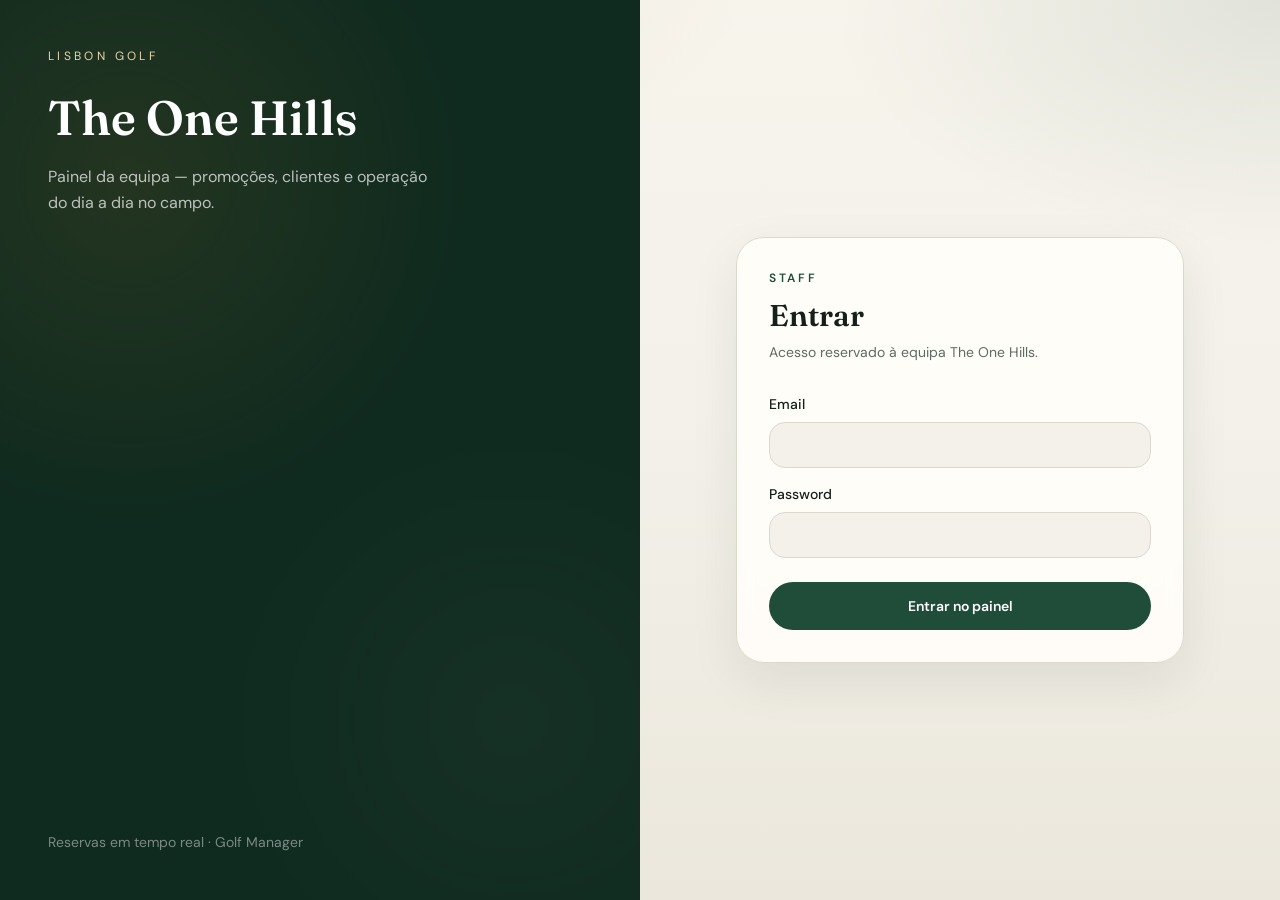
==== index.html @ d440f6a6 "Admin: hybrid promos + error handling" ====
<!doctype html>
<html lang="pt">
  <head>
    <meta charset="UTF-8" />
    <meta name="viewport" content="width=device-width, initial-scale=1.0" />
    <title>The One Hills — Admin</title>
    <link rel="preconnect" href="https://fonts.googleapis.com" />
    <link rel="preconnect" href="https://fonts.gstatic.com" crossorigin />
    <link
      href="https://fonts.googleapis.com/css2?family=DM+Sans:ital,opsz,wght@0,9..40,400;0,9..40,500;0,9..40,600;0,9..40,700&family=Fraunces:opsz,wght@9..144,600;9..144,700&display=swap"
      rel="stylesheet"
    />
    <script type="module" crossorigin src="./assets/index-BKWU91bQ.js"></script>
    <link rel="stylesheet" crossorigin href="./assets/index-BoW9rmPS.css">
  </head>
  <body>
    <div id="root"></div>
  </body>
</html>
---- assets/index-BoW9rmPS.css ----
*,:before,:after{--tw-border-spacing-x: 0;--tw-border-spacing-y: 0;--tw-translate-x: 0;--tw-translate-y: 0;--tw-rotate: 0;--tw-skew-x: 0;--tw-skew-y: 0;--tw-scale-x: 1;--tw-scale-y: 1;--tw-pan-x: ;--tw-pan-y: ;--tw-pinch-zoom: ;--tw-scroll-snap-strictness: proximity;--tw-gradient-from-position: ;--tw-gradient-via-position: ;--tw-gradient-to-position: ;--tw-ordinal: ;--tw-slashed-zero: ;--tw-numeric-figure: ;--tw-numeric-spacing: ;--tw-numeric-fraction: ;--tw-ring-inset: ;--tw-ring-offset-width: 0px;--tw-ring-offset-color: #fff;--tw-ring-color: rgb(59 130 246 / .5);--tw-ring-offset-shadow: 0 0 #0000;--tw-ring-shadow: 0 0 #0000;--tw-shadow: 0 0 #0000;--tw-shadow-colored: 0 0 #0000;--tw-blur: ;--tw-brightness: ;--tw-contrast: ;--tw-grayscale: ;--tw-hue-rotate: ;--tw-invert: ;--tw-saturate: ;--tw-sepia: ;--tw-drop-shadow: ;--tw-backdrop-blur: ;--tw-backdrop-brightness: ;--tw-backdrop-contrast: ;--tw-backdrop-grayscale: ;--tw-backdrop-hue-rotate: ;--tw-backdrop-invert: ;--tw-backdrop-opacity: ;--tw-backdrop-saturate: ;--tw-backdrop-sepia: ;--tw-contain-size: ;--tw-contain-layout: ;--tw-contain-paint: ;--tw-contain-style: }::backdrop{--tw-border-spacing-x: 0;--tw-border-spacing-y: 0;--tw-translate-x: 0;--tw-translate-y: 0;--tw-rotate: 0;--tw-skew-x: 0;--tw-skew-y: 0;--tw-scale-x: 1;--tw-scale-y: 1;--tw-pan-x: ;--tw-pan-y: ;--tw-pinch-zoom: ;--tw-scroll-snap-strictness: proximity;--tw-gradient-from-position: ;--tw-gradient-via-position: ;--tw-gradient-to-position: ;--tw-ordinal: ;--tw-slashed-zero: ;--tw-numeric-figure: ;--tw-numeric-spacing: ;--tw-numeric-fraction: ;--tw-ring-inset: ;--tw-ring-offset-width: 0px;--tw-ring-offset-color: #fff;--tw-ring-color: rgb(59 130 246 / .5);--tw-ring-offset-shadow: 0 0 #0000;--tw-ring-shadow: 0 0 #0000;--tw-shadow: 0 0 #0000;--tw-shadow-colored: 0 0 #0000;--tw-blur: ;--tw-brightness: ;--tw-contrast: ;--tw-grayscale: ;--tw-hue-rotate: ;--tw-invert: ;--tw-saturate: ;--tw-sepia: ;--tw-drop-shadow: ;--tw-backdrop-blur: ;--tw-backdrop-brightness: ;--tw-backdrop-contrast: ;--tw-backdrop-grayscale: ;--tw-backdrop-hue-rotate: ;--tw-backdrop-invert: ;--tw-backdrop-opacity: ;--tw-backdrop-saturate: ;--tw-backdrop-sepia: ;--tw-contain-size: ;--tw-contain-layout: ;--tw-contain-paint: ;--tw-contain-style: }*,:before,:after{box-sizing:border-box;border-width:0;border-style:solid;border-color:#e5e7eb}:before,:after{--tw-content: ""}html,:host{line-height:1.5;-webkit-text-size-adjust:100%;-moz-tab-size:4;-o-tab-size:4;tab-size:4;font-family:DM Sans,system-ui,sans-serif;font-feature-settings:normal;font-variation-settings:normal;-webkit-tap-highlight-color:transparent}body{margin:0;line-height:inherit}hr{height:0;color:inherit;border-top-width:1px}abbr:where([title]){-webkit-text-decoration:underline dotted;text-decoration:underline dotted}h1,h2,h3,h4,h5,h6{font-size:inherit;font-weight:inherit}a{color:inherit;text-decoration:inherit}b,strong{font-weight:bolder}code,kbd,samp,pre{font-family:ui-monospace,SFMono-Regular,Menlo,Monaco,Consolas,Liberation Mono,Courier New,monospace;font-feature-settings:normal;font-variation-settings:normal;font-size:1em}small{font-size:80%}sub,sup{font-size:75%;line-height:0;position:relative;vertical-align:baseline}sub{bottom:-.25em}sup{top:-.5em}table{text-indent:0;border-color:inherit;border-collapse:collapse}button,input,optgroup,select,textarea{font-family:inherit;font-feature-settings:inherit;font-variation-settings:inherit;font-size:100%;font-weight:inherit;line-height:inherit;letter-spacing:inherit;color:inherit;margin:0;padding:0}button,select{text-transform:none}button,input:where([type=button]),input:where([type=reset]),input:where([type=submit]){-webkit-appearance:button;background-color:transparent;background-image:none}:-moz-focusring{outline:auto}:-moz-ui-invalid{box-shadow:none}progress{vertical-align:baseline}::-webkit-inner-spin-button,::-webkit-outer-spin-button{height:auto}[type=search]{-webkit-appearance:textfield;outline-offset:-2px}::-webkit-search-decoration{-webkit-appearance:none}::-webkit-file-upload-button{-webkit-appearance:button;font:inherit}summary{display:list-item}blockquote,dl,dd,h1,h2,h3,h4,h5,h6,hr,figure,p,pre{margin:0}fieldset{margin:0;padding:0}legend{padding:0}ol,ul,menu{list-style:none;margin:0;padding:0}dialog{padding:0}textarea{resize:vertical}input::-moz-placeholder,textarea::-moz-placeholder{opacity:1;color:#9ca3af}input::placeholder,textarea::placeholder{opacity:1;color:#9ca3af}button,[role=button]{cursor:pointer}:disabled{cursor:default}img,svg,video,canvas,audio,iframe,embed,object{display:block;vertical-align:middle}img,video{max-width:100%;height:auto}[hidden]:where(:not([hidden=until-found])){display:none}.pointer-events-none{pointer-events:none}.absolute{position:absolute}.relative{position:relative}.inset-0{top:0;right:0;bottom:0;left:0}.-left-\[3px\]{left:-3px}.-right-\[3px\]{right:-3px}.bottom-2{bottom:.5rem}.left-1\/2{left:50%}.left-2{left:.5rem}.right-2{right:.5rem}.right-2\.5{right:.625rem}.top-2{top:.5rem}.top-2\.5{top:.625rem}.top-\[100px\]{top:100px}.top-\[140px\]{top:140px}.top-\[160px\]{top:160px}.top-\[200px\]{top:200px}.z-10{z-index:10}.z-20{z-index:20}.col-span-1{grid-column:span 1 / span 1}.col-span-2{grid-column:span 2 / span 2}.mx-3{margin-left:.75rem;margin-right:.75rem}.mx-auto{margin-left:auto;margin-right:auto}.mb-1\.5{margin-bottom:.375rem}.mb-2{margin-bottom:.5rem}.mt-0\.5{margin-top:.125rem}.mt-1{margin-top:.25rem}.mt-1\.5{margin-top:.375rem}.mt-2{margin-top:.5rem}.mt-3{margin-top:.75rem}.mt-4{margin-top:1rem}.mt-5{margin-top:1.25rem}.mt-6{margin-top:1.5rem}.mt-8{margin-top:2rem}.mt-auto{margin-top:auto}.line-clamp-1{overflow:hidden;display:-webkit-box;-webkit-box-orient:vertical;-webkit-line-clamp:1}.line-clamp-2{overflow:hidden;display:-webkit-box;-webkit-box-orient:vertical;-webkit-line-clamp:2}.block{display:block}.flex{display:flex}.inline-flex{display:inline-flex}.table{display:table}.grid{display:grid}.hidden{display:none}.h-1{height:.25rem}.h-1\.5{height:.375rem}.h-11{height:2.75rem}.h-12{height:3rem}.h-16{height:4rem}.h-28{height:7rem}.h-5{height:1.25rem}.h-6{height:1.5rem}.h-7{height:1.75rem}.h-\[168px\]{height:168px}.h-\[22px\]{height:22px}.h-\[430px\]{height:430px}.h-fit{height:-moz-fit-content;height:fit-content}.h-full{height:100%}.min-h-\[108px\]{min-height:108px}.min-h-\[140px\]{min-height:140px}.min-h-\[188px\]{min-height:188px}.min-h-\[96px\]{min-height:96px}.min-h-screen{min-height:100vh}.w-1\.5{width:.375rem}.w-4{width:1rem}.w-5{width:1.25rem}.w-\[108px\]{width:108px}.w-\[3px\]{width:3px}.w-\[90px\]{width:90px}.w-\[92\%\]{width:92%}.w-fit{width:-moz-fit-content;width:fit-content}.w-full{width:100%}.min-w-0{min-width:0px}.min-w-\[160px\]{min-width:160px}.min-w-\[22px\]{min-width:22px}.min-w-\[64px\]{min-width:64px}.max-w-2xl{max-width:42rem}.max-w-7xl{max-width:80rem}.max-w-\[300px\]{max-width:300px}.max-w-md{max-width:28rem}.max-w-sm{max-width:24rem}.max-w-xl{max-width:36rem}.flex-1{flex:1 1 0%}.shrink-0{flex-shrink:0}.-translate-x-1\/2{--tw-translate-x: -50%;transform:translate(var(--tw-translate-x),var(--tw-translate-y)) rotate(var(--tw-rotate)) skew(var(--tw-skew-x)) skewY(var(--tw-skew-y)) scaleX(var(--tw-scale-x)) scaleY(var(--tw-scale-y))}.scale-\[0\.98\]{--tw-scale-x: .98;--tw-scale-y: .98;transform:translate(var(--tw-translate-x),var(--tw-translate-y)) rotate(var(--tw-rotate)) skew(var(--tw-skew-x)) skewY(var(--tw-skew-y)) scaleX(var(--tw-scale-x)) scaleY(var(--tw-scale-y))}.cursor-grab{cursor:grab}.cursor-pointer{cursor:pointer}.snap-x{scroll-snap-type:x var(--tw-scroll-snap-strictness)}.snap-mandatory{--tw-scroll-snap-strictness: mandatory}.snap-center{scroll-snap-align:center}.auto-rows-min{grid-auto-rows:min-content}.grid-cols-2{grid-template-columns:repeat(2,minmax(0,1fr))}.grid-cols-4{grid-template-columns:repeat(4,minmax(0,1fr))}.flex-col{flex-direction:column}.flex-wrap{flex-wrap:wrap}.items-start{align-items:flex-start}.items-end{align-items:flex-end}.items-center{align-items:center}.justify-end{justify-content:flex-end}.justify-center{justify-content:center}.justify-between{justify-content:space-between}.gap-0{gap:0px}.gap-0\.5{gap:.125rem}.gap-1{gap:.25rem}.gap-2{gap:.5rem}.gap-3{gap:.75rem}.gap-4{gap:1rem}.gap-6{gap:1.5rem}.space-y-1>:not([hidden])~:not([hidden]){--tw-space-y-reverse: 0;margin-top:calc(.25rem * calc(1 - var(--tw-space-y-reverse)));margin-bottom:calc(.25rem * var(--tw-space-y-reverse))}.space-y-2>:not([hidden])~:not([hidden]){--tw-space-y-reverse: 0;margin-top:calc(.5rem * calc(1 - var(--tw-space-y-reverse)));margin-bottom:calc(.5rem * var(--tw-space-y-reverse))}.space-y-3>:not([hidden])~:not([hidden]){--tw-space-y-reverse: 0;margin-top:calc(.75rem * calc(1 - var(--tw-space-y-reverse)));margin-bottom:calc(.75rem * var(--tw-space-y-reverse))}.space-y-6>:not([hidden])~:not([hidden]){--tw-space-y-reverse: 0;margin-top:calc(1.5rem * calc(1 - var(--tw-space-y-reverse)));margin-bottom:calc(1.5rem * var(--tw-space-y-reverse))}.overflow-hidden{overflow:hidden}.overflow-x-auto{overflow-x:auto}.overflow-y-auto{overflow-y:auto}.overscroll-contain{overscroll-behavior:contain}.truncate{overflow:hidden;text-overflow:ellipsis;white-space:nowrap}.whitespace-nowrap{white-space:nowrap}.rounded{border-radius:.25rem}.rounded-2xl{border-radius:1rem}.rounded-3xl{border-radius:1.5rem}.rounded-\[18px\]{border-radius:18px}.rounded-\[20px\]{border-radius:20px}.rounded-\[24px\]{border-radius:24px}.rounded-\[28px\]{border-radius:28px}.rounded-\[34px\]{border-radius:34px}.rounded-\[44px\]{border-radius:44px}.rounded-full{border-radius:9999px}.rounded-lg{border-radius:.5rem}.rounded-xl{border-radius:.75rem}.rounded-l-sm{border-top-left-radius:.125rem;border-bottom-left-radius:.125rem}.rounded-r-sm{border-top-right-radius:.125rem;border-bottom-right-radius:.125rem}.border{border-width:1px}.border-b{border-bottom-width:1px}.border-dashed{border-style:dashed}.border-\[\#DDD8CC\]{--tw-border-opacity: 1;border-color:rgb(221 216 204 / var(--tw-border-opacity, 1))}.border-\[\#E8E7DF\]{--tw-border-opacity: 1;border-color:rgb(232 231 223 / var(--tw-border-opacity, 1))}.border-amber-200{--tw-border-opacity: 1;border-color:rgb(253 230 138 / var(--tw-border-opacity, 1))}.border-border{--tw-border-opacity: 1;border-color:rgb(221 216 204 / var(--tw-border-opacity, 1))}.border-border\/80{border-color:#ddd8cccc}.border-danger\/30{border-color:#9b3b3b4d}.border-emerald-200{--tw-border-opacity: 1;border-color:rgb(167 243 208 / var(--tw-border-opacity, 1))}.border-fairway{--tw-border-opacity: 1;border-color:rgb(31 77 58 / var(--tw-border-opacity, 1))}.border-fairway\/20{border-color:#1f4d3a33}.border-fairway\/30{border-color:#1f4d3a4d}.border-rose-200{--tw-border-opacity: 1;border-color:rgb(254 205 211 / var(--tw-border-opacity, 1))}.bg-\[\#1E1E1B\]{--tw-bg-opacity: 1;background-color:rgb(30 30 27 / var(--tw-bg-opacity, 1))}.bg-\[\#1a1a1a\]{--tw-bg-opacity: 1;background-color:rgb(26 26 26 / var(--tw-bg-opacity, 1))}.bg-\[\#C9A227\]{--tw-bg-opacity: 1;background-color:rgb(201 162 39 / var(--tw-bg-opacity, 1))}.bg-\[\#E8E7DF\]{--tw-bg-opacity: 1;background-color:rgb(232 231 223 / var(--tw-bg-opacity, 1))}.bg-\[\#ECE9E1\]{--tw-bg-opacity: 1;background-color:rgb(236 233 225 / var(--tw-bg-opacity, 1))}.bg-\[\#F3F1EA\]{--tw-bg-opacity: 1;background-color:rgb(243 241 234 / var(--tw-bg-opacity, 1))}.bg-\[\#F7F4EE\]{--tw-bg-opacity: 1;background-color:rgb(247 244 238 / var(--tw-bg-opacity, 1))}.bg-amber-50{--tw-bg-opacity: 1;background-color:rgb(255 251 235 / var(--tw-bg-opacity, 1))}.bg-amber-500{--tw-bg-opacity: 1;background-color:rgb(245 158 11 / var(--tw-bg-opacity, 1))}.bg-black{--tw-bg-opacity: 1;background-color:rgb(0 0 0 / var(--tw-bg-opacity, 1))}.bg-canvas{--tw-bg-opacity: 1;background-color:rgb(243 241 234 / var(--tw-bg-opacity, 1))}.bg-canvas\/70{background-color:#f3f1eab3}.bg-danger\/10{background-color:#9b3b3b1a}.bg-danger\/5{background-color:#9b3b3b0d}.bg-emerald-100{--tw-bg-opacity: 1;background-color:rgb(209 250 229 / var(--tw-bg-opacity, 1))}.bg-emerald-50{--tw-bg-opacity: 1;background-color:rgb(236 253 245 / var(--tw-bg-opacity, 1))}.bg-emerald-500{--tw-bg-opacity: 1;background-color:rgb(16 185 129 / var(--tw-bg-opacity, 1))}.bg-fairway{--tw-bg-opacity: 1;background-color:rgb(31 77 58 / var(--tw-bg-opacity, 1))}.bg-fairway-deep{--tw-bg-opacity: 1;background-color:rgb(15 42 31 / var(--tw-bg-opacity, 1))}.bg-fairway\/10{background-color:#1f4d3a1a}.bg-fairway\/5{background-color:#1f4d3a0d}.bg-gold{--tw-bg-opacity: 1;background-color:rgb(166 124 45 / var(--tw-bg-opacity, 1))}.bg-gold\/95{background-color:#a67c2df2}.bg-ink{--tw-bg-opacity: 1;background-color:rgb(20 32 26 / var(--tw-bg-opacity, 1))}.bg-ink\/80{background-color:#14201acc}.bg-rose-50{--tw-bg-opacity: 1;background-color:rgb(255 241 242 / var(--tw-bg-opacity, 1))}.bg-rose-500{--tw-bg-opacity: 1;background-color:rgb(244 63 94 / var(--tw-bg-opacity, 1))}.bg-surface{--tw-bg-opacity: 1;background-color:rgb(255 253 248 / var(--tw-bg-opacity, 1))}.bg-surface\/90{background-color:#fffdf8e6}.bg-surface\/95{background-color:#fffdf8f2}.bg-white{--tw-bg-opacity: 1;background-color:rgb(255 255 255 / var(--tw-bg-opacity, 1))}.bg-white\/70{background-color:#ffffffb3}.bg-white\/90{background-color:#ffffffe6}.bg-white\/95{background-color:#fffffff2}.bg-gradient-to-b{background-image:linear-gradient(to bottom,var(--tw-gradient-stops))}.bg-gradient-to-t{background-image:linear-gradient(to top,var(--tw-gradient-stops))}.from-\[\#2a2a2a\]{--tw-gradient-from: #2a2a2a var(--tw-gradient-from-position);--tw-gradient-to: rgb(42 42 42 / 0) var(--tw-gradient-to-position);--tw-gradient-stops: var(--tw-gradient-from), var(--tw-gradient-to)}.from-\[\#e8ebe6\]{--tw-gradient-from: #e8ebe6 var(--tw-gradient-from-position);--tw-gradient-to: rgb(232 235 230 / 0) var(--tw-gradient-to-position);--tw-gradient-stops: var(--tw-gradient-from), var(--tw-gradient-to)}.from-black\/75{--tw-gradient-from: rgb(0 0 0 / .75) var(--tw-gradient-from-position);--tw-gradient-to: rgb(0 0 0 / 0) var(--tw-gradient-to-position);--tw-gradient-stops: var(--tw-gradient-from), var(--tw-gradient-to)}.via-black\/20{--tw-gradient-to: rgb(0 0 0 / 0) var(--tw-gradient-to-position);--tw-gradient-stops: var(--tw-gradient-from), rgb(0 0 0 / .2) var(--tw-gradient-via-position), var(--tw-gradient-to)}.via-black\/25{--tw-gradient-to: rgb(0 0 0 / 0) var(--tw-gradient-to-position);--tw-gradient-stops: var(--tw-gradient-from), rgb(0 0 0 / .25) var(--tw-gradient-via-position), var(--tw-gradient-to)}.to-\[\#0a0a0a\]{--tw-gradient-to: #0a0a0a var(--tw-gradient-to-position)}.to-\[\#d5dbd4\]{--tw-gradient-to: #d5dbd4 var(--tw-gradient-to-position)}.to-black\/10{--tw-gradient-to: rgb(0 0 0 / .1) var(--tw-gradient-to-position)}.to-transparent{--tw-gradient-to: transparent var(--tw-gradient-to-position)}.object-cover{-o-object-fit:cover;object-fit:cover}.p-0\.5{padding:.125rem}.p-12{padding:3rem}.p-2{padding:.5rem}.p-3{padding:.75rem}.p-3\.5{padding:.875rem}.p-4{padding:1rem}.p-5{padding:1.25rem}.p-6{padding:1.5rem}.p-7{padding:1.75rem}.p-8{padding:2rem}.p-\[11px\]{padding:11px}.px-1{padding-left:.25rem;padding-right:.25rem}.px-1\.5{padding-left:.375rem;padding-right:.375rem}.px-2{padding-left:.5rem;padding-right:.5rem}.px-2\.5{padding-left:.625rem;padding-right:.625rem}.px-3{padding-left:.75rem;padding-right:.75rem}.px-4{padding-left:1rem;padding-right:1rem}.px-5{padding-left:1.25rem;padding-right:1.25rem}.px-6{padding-left:1.5rem;padding-right:1.5rem}.px-7{padding-left:1.75rem;padding-right:1.75rem}.py-0\.5{padding-top:.125rem;padding-bottom:.125rem}.py-1{padding-top:.25rem;padding-bottom:.25rem}.py-1\.5{padding-top:.375rem;padding-bottom:.375rem}.py-12{padding-top:3rem;padding-bottom:3rem}.py-16{padding-top:4rem;padding-bottom:4rem}.py-2{padding-top:.5rem;padding-bottom:.5rem}.py-2\.5{padding-top:.625rem;padding-bottom:.625rem}.py-3{padding-top:.75rem;padding-bottom:.75rem}.py-3\.5{padding-top:.875rem;padding-bottom:.875rem}.pb-1{padding-bottom:.25rem}.pb-1\.5{padding-bottom:.375rem}.pb-2{padding-bottom:.5rem}.pb-4{padding-bottom:1rem}.pb-7{padding-bottom:1.75rem}.pb-9{padding-bottom:2.25rem}.pt-1{padding-top:.25rem}.text-left{text-align:left}.text-center{text-align:center}.text-right{text-align:right}.font-display{font-family:Fraunces,Georgia,serif}.text-2xl{font-size:1.5rem;line-height:2rem}.text-3xl{font-size:1.875rem;line-height:2.25rem}.text-4xl{font-size:2.25rem;line-height:2.5rem}.text-5xl{font-size:3rem;line-height:1}.text-\[10px\]{font-size:10px}.text-\[11px\]{font-size:11px}.text-\[12px\]{font-size:12px}.text-\[14px\]{font-size:14px}.text-\[18px\]{font-size:18px}.text-\[19px\]{font-size:19px}.text-\[22px\]{font-size:22px}.text-\[8px\]{font-size:8px}.text-\[9px\]{font-size:9px}.text-base{font-size:1rem;line-height:1.5rem}.text-lg{font-size:1.125rem;line-height:1.75rem}.text-sm{font-size:.875rem;line-height:1.25rem}.text-xl{font-size:1.25rem;line-height:1.75rem}.text-xs{font-size:.75rem;line-height:1rem}.font-bold{font-weight:700}.font-medium{font-weight:500}.font-semibold{font-weight:600}.uppercase{text-transform:uppercase}.capitalize{text-transform:capitalize}.tabular-nums{--tw-numeric-spacing: tabular-nums;font-variant-numeric:var(--tw-ordinal) var(--tw-slashed-zero) var(--tw-numeric-figure) var(--tw-numeric-spacing) var(--tw-numeric-fraction)}.leading-none{line-height:1}.leading-relaxed{line-height:1.625}.leading-tight{line-height:1.25}.tracking-\[0\.14em\]{letter-spacing:.14em}.tracking-\[0\.16em\]{letter-spacing:.16em}.tracking-\[0\.18em\]{letter-spacing:.18em}.tracking-\[0\.22em\]{letter-spacing:.22em}.tracking-\[0\.28em\]{letter-spacing:.28em}.tracking-\[0\.2em\]{letter-spacing:.2em}.tracking-tight{letter-spacing:-.025em}.tracking-wide{letter-spacing:.025em}.text-\[\#1E1E1B\]{--tw-text-opacity: 1;color:rgb(30 30 27 / var(--tw-text-opacity, 1))}.text-\[\#6D6D67\]{--tw-text-opacity: 1;color:rgb(109 109 103 / var(--tw-text-opacity, 1))}.text-amber-700{--tw-text-opacity: 1;color:rgb(180 83 9 / var(--tw-text-opacity, 1))}.text-amber-900{--tw-text-opacity: 1;color:rgb(120 53 15 / var(--tw-text-opacity, 1))}.text-danger{--tw-text-opacity: 1;color:rgb(155 59 59 / var(--tw-text-opacity, 1))}.text-emerald-700{--tw-text-opacity: 1;color:rgb(4 120 87 / var(--tw-text-opacity, 1))}.text-emerald-800{--tw-text-opacity: 1;color:rgb(6 95 70 / var(--tw-text-opacity, 1))}.text-fairway{--tw-text-opacity: 1;color:rgb(31 77 58 / var(--tw-text-opacity, 1))}.text-fairway-deep{--tw-text-opacity: 1;color:rgb(15 42 31 / var(--tw-text-opacity, 1))}.text-gold-soft{--tw-text-opacity: 1;color:rgb(232 213 168 / var(--tw-text-opacity, 1))}.text-ink{--tw-text-opacity: 1;color:rgb(20 32 26 / var(--tw-text-opacity, 1))}.text-ink-muted{--tw-text-opacity: 1;color:rgb(92 107 99 / var(--tw-text-opacity, 1))}.text-rose-700{--tw-text-opacity: 1;color:rgb(190 18 60 / var(--tw-text-opacity, 1))}.text-rose-900{--tw-text-opacity: 1;color:rgb(136 19 55 / var(--tw-text-opacity, 1))}.text-white{--tw-text-opacity: 1;color:rgb(255 255 255 / var(--tw-text-opacity, 1))}.text-white\/45{color:#ffffff73}.text-white\/55{color:#ffffff8c}.text-white\/70{color:#ffffffb3}.text-white\/80{color:#fffc}.underline{text-decoration-line:underline}.underline-offset-4{text-underline-offset:4px}.opacity-0{opacity:0}.opacity-100{opacity:1}.opacity-40{opacity:.4}.opacity-45{opacity:.45}.opacity-50{opacity:.5}.opacity-80{opacity:.8}.shadow-\[0_25px_60px_rgba\(0\,0\,0\,0\.35\)\]{--tw-shadow: 0 25px 60px rgba(0,0,0,.35);--tw-shadow-colored: 0 25px 60px var(--tw-shadow-color);box-shadow:var(--tw-ring-offset-shadow, 0 0 #0000),var(--tw-ring-shadow, 0 0 #0000),var(--tw-shadow)}.shadow-inner{--tw-shadow: inset 0 2px 4px 0 rgb(0 0 0 / .05);--tw-shadow-colored: inset 0 2px 4px 0 var(--tw-shadow-color);box-shadow:var(--tw-ring-offset-shadow, 0 0 #0000),var(--tw-ring-shadow, 0 0 #0000),var(--tw-shadow)}.shadow-sm{--tw-shadow: 0 1px 2px 0 rgb(0 0 0 / .05);--tw-shadow-colored: 0 1px 2px 0 var(--tw-shadow-color);box-shadow:var(--tw-ring-offset-shadow, 0 0 #0000),var(--tw-ring-shadow, 0 0 #0000),var(--tw-shadow)}.shadow-soft{--tw-shadow: 0 18px 50px rgba(20, 32, 26, .08);--tw-shadow-colored: 0 18px 50px var(--tw-shadow-color);box-shadow:var(--tw-ring-offset-shadow, 0 0 #0000),var(--tw-ring-shadow, 0 0 #0000),var(--tw-shadow)}.outline-none{outline:2px solid transparent;outline-offset:2px}.ring-2{--tw-ring-offset-shadow: var(--tw-ring-inset) 0 0 0 var(--tw-ring-offset-width) var(--tw-ring-offset-color);--tw-ring-shadow: var(--tw-ring-inset) 0 0 0 calc(2px + var(--tw-ring-offset-width)) var(--tw-ring-color);box-shadow:var(--tw-ring-offset-shadow),var(--tw-ring-shadow),var(--tw-shadow, 0 0 #0000)}.ring-fairway\/25{--tw-ring-color: rgb(31 77 58 / .25)}.ring-fairway\/30{--tw-ring-color: rgb(31 77 58 / .3)}.filter{filter:var(--tw-blur) var(--tw-brightness) var(--tw-contrast) var(--tw-grayscale) var(--tw-hue-rotate) var(--tw-invert) var(--tw-saturate) var(--tw-sepia) var(--tw-drop-shadow)}.backdrop-blur{--tw-backdrop-blur: blur(8px);-webkit-backdrop-filter:var(--tw-backdrop-blur) var(--tw-backdrop-brightness) var(--tw-backdrop-contrast) var(--tw-backdrop-grayscale) var(--tw-backdrop-hue-rotate) var(--tw-backdrop-invert) var(--tw-backdrop-opacity) var(--tw-backdrop-saturate) var(--tw-backdrop-sepia);backdrop-filter:var(--tw-backdrop-blur) var(--tw-backdrop-brightness) var(--tw-backdrop-contrast) var(--tw-backdrop-grayscale) var(--tw-backdrop-hue-rotate) var(--tw-backdrop-invert) var(--tw-backdrop-opacity) var(--tw-backdrop-saturate) var(--tw-backdrop-sepia)}.backdrop-blur-sm{--tw-backdrop-blur: blur(4px);-webkit-backdrop-filter:var(--tw-backdrop-blur) var(--tw-backdrop-brightness) var(--tw-backdrop-contrast) var(--tw-backdrop-grayscale) var(--tw-backdrop-hue-rotate) var(--tw-backdrop-invert) var(--tw-backdrop-opacity) var(--tw-backdrop-saturate) var(--tw-backdrop-sepia);backdrop-filter:var(--tw-backdrop-blur) var(--tw-backdrop-brightness) var(--tw-backdrop-contrast) var(--tw-backdrop-grayscale) var(--tw-backdrop-hue-rotate) var(--tw-backdrop-invert) var(--tw-backdrop-opacity) var(--tw-backdrop-saturate) var(--tw-backdrop-sepia)}.transition{transition-property:color,background-color,border-color,text-decoration-color,fill,stroke,opacity,box-shadow,transform,filter,backdrop-filter;transition-timing-function:cubic-bezier(.4,0,.2,1);transition-duration:.15s}:root{color-scheme:light}body{margin:0;min-height:100vh;font-family:DM Sans,system-ui,sans-serif;background:radial-gradient(1200px 600px at 10% -10%,rgba(166,124,45,.12),transparent 55%),radial-gradient(900px 500px at 100% 0%,rgba(31,77,58,.1),transparent 50%),linear-gradient(180deg,#f7f4ec,#f3f1ea 45%,#ebe7dc);color:#14201a}#root{min-height:100vh}::-moz-selection{background:#a67c2d40}::selection{background:#a67c2d40}.phone-scroll{scrollbar-width:none;-ms-overflow-style:none}.phone-scroll::-webkit-scrollbar{display:none}.last\:border-0:last-child{border-width:0px}.hover\:border-fairway\/30:hover{border-color:#1f4d3a4d}.hover\:border-fairway\/35:hover{border-color:#1f4d3a59}.hover\:border-fairway\/40:hover{border-color:#1f4d3a66}.hover\:bg-canvas:hover{--tw-bg-opacity: 1;background-color:rgb(243 241 234 / var(--tw-bg-opacity, 1))}.hover\:bg-fairway-deep:hover{--tw-bg-opacity: 1;background-color:rgb(15 42 31 / var(--tw-bg-opacity, 1))}.hover\:bg-gold-soft:hover{--tw-bg-opacity: 1;background-color:rgb(232 213 168 / var(--tw-bg-opacity, 1))}.hover\:bg-white\/10:hover{background-color:#ffffff1a}.hover\:bg-white\/15:hover{background-color:#ffffff26}.hover\:text-white:hover{--tw-text-opacity: 1;color:rgb(255 255 255 / var(--tw-text-opacity, 1))}.focus\:border-gold:focus{--tw-border-opacity: 1;border-color:rgb(166 124 45 / var(--tw-border-opacity, 1))}.focus\:ring-2:focus{--tw-ring-offset-shadow: var(--tw-ring-inset) 0 0 0 var(--tw-ring-offset-width) var(--tw-ring-offset-color);--tw-ring-shadow: var(--tw-ring-inset) 0 0 0 calc(2px + var(--tw-ring-offset-width)) var(--tw-ring-color);box-shadow:var(--tw-ring-offset-shadow),var(--tw-ring-shadow),var(--tw-shadow, 0 0 #0000)}.focus\:ring-gold\/20:focus{--tw-ring-color: rgb(166 124 45 / .2)}.active\:cursor-grabbing:active{cursor:grabbing}.disabled\:opacity-60:disabled{opacity:.6}.group:hover .group-hover\:opacity-100{opacity:1}@media (min-width: 640px){.sm\:min-h-\[152px\]{min-height:152px}.sm\:min-h-\[220px\]{min-height:220px}.sm\:grid-cols-2{grid-template-columns:repeat(2,minmax(0,1fr))}.sm\:grid-cols-4{grid-template-columns:repeat(4,minmax(0,1fr))}.sm\:p-10{padding:2.5rem}.sm\:text-2xl{font-size:1.5rem;line-height:2rem}.sm\:text-\[15px\]{font-size:15px}.sm\:text-xs{font-size:.75rem;line-height:1rem}}@media (min-width: 1024px){.lg\:col-span-2{grid-column:span 2 / span 2}.lg\:block{display:block}.lg\:flex{display:flex}.lg\:grid{display:grid}.lg\:min-h-screen{min-height:100vh}.lg\:grid-cols-2{grid-template-columns:repeat(2,minmax(0,1fr))}.lg\:grid-cols-\[260px_1fr\]{grid-template-columns:260px 1fr}.lg\:flex-col{flex-direction:column}.lg\:border-b-0{border-bottom-width:0px}.lg\:p-10{padding:2.5rem}}@media (min-width: 1280px){.xl\:sticky{position:sticky}.xl\:top-8{top:2rem}.xl\:grid-cols-4{grid-template-columns:repeat(4,minmax(0,1fr))}.xl\:grid-cols-\[minmax\(0\,1fr\)_340px\]{grid-template-columns:minmax(0,1fr) 340px}}
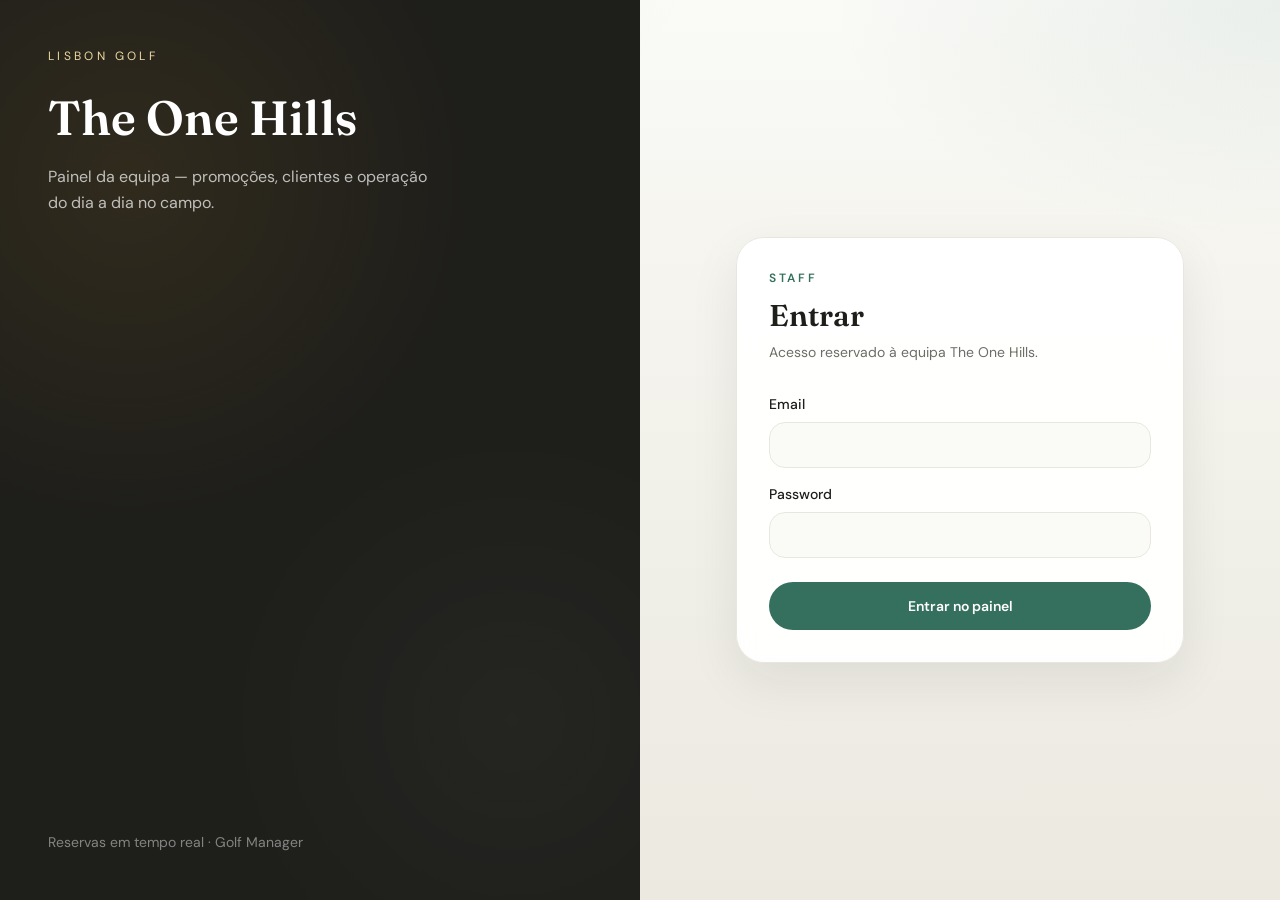
==== commit 8ce71449: "fix: ocultos fora do simulador da app Filtra anúncios inactivos do mosaico iPhone e publica o admin " ====
--- a/index.html
+++ b/index.html
@@ -10,8 +10,8 @@
       href="https://fonts.googleapis.com/css2?family=DM+Sans:ital,opsz,wght@0,9..40,400;0,9..40,500;0,9..40,600;0,9..40,700&family=Fraunces:opsz,wght@9..144,600;9..144,700&display=swap"
       rel="stylesheet"
     />
-    <script type="module" crossorigin src="./assets/index-BKWU91bQ.js"></script>
-    <link rel="stylesheet" crossorigin href="./assets/index-BoW9rmPS.css">
+    <script type="module" crossorigin src="./assets/index-BSGbODzb.js"></script>
+    <link rel="stylesheet" crossorigin href="./assets/index-MAAGNBZY.css">
   </head>
   <body>
     <div id="root"></div>
--- a/assets/index-MAAGNBZY.css
+++ b/assets/index-MAAGNBZY.css
@@ -0,0 +1 @@
+*,:before,:after{--tw-border-spacing-x: 0;--tw-border-spacing-y: 0;--tw-translate-x: 0;--tw-translate-y: 0;--tw-rotate: 0;--tw-skew-x: 0;--tw-skew-y: 0;--tw-scale-x: 1;--tw-scale-y: 1;--tw-pan-x: ;--tw-pan-y: ;--tw-pinch-zoom: ;--tw-scroll-snap-strictness: proximity;--tw-gradient-from-position: ;--tw-gradient-via-position: ;--tw-gradient-to-position: ;--tw-ordinal: ;--tw-slashed-zero: ;--tw-numeric-figure: ;--tw-numeric-spacing: ;--tw-numeric-fraction: ;--tw-ring-inset: ;--tw-ring-offset-width: 0px;--tw-ring-offset-color: #fff;--tw-ring-color: rgb(59 130 246 / .5);--tw-ring-offset-shadow: 0 0 #0000;--tw-ring-shadow: 0 0 #0000;--tw-shadow: 0 0 #0000;--tw-shadow-colored: 0 0 #0000;--tw-blur: ;--tw-brightness: ;--tw-contrast: ;--tw-grayscale: ;--tw-hue-rotate: ;--tw-invert: ;--tw-saturate: ;--tw-sepia: ;--tw-drop-shadow: ;--tw-backdrop-blur: ;--tw-backdrop-brightness: ;--tw-backdrop-contrast: ;--tw-backdrop-grayscale: ;--tw-backdrop-hue-rotate: ;--tw-backdrop-invert: ;--tw-backdrop-opacity: ;--tw-backdrop-saturate: ;--tw-backdrop-sepia: ;--tw-contain-size: ;--tw-contain-layout: ;--tw-contain-paint: ;--tw-contain-style: }::backdrop{--tw-border-spacing-x: 0;--tw-border-spacing-y: 0;--tw-translate-x: 0;--tw-translate-y: 0;--tw-rotate: 0;--tw-skew-x: 0;--tw-skew-y: 0;--tw-scale-x: 1;--tw-scale-y: 1;--tw-pan-x: ;--tw-pan-y: ;--tw-pinch-zoom: ;--tw-scroll-snap-strictness: proximity;--tw-gradient-from-position: ;--tw-gradient-via-position: ;--tw-gradient-to-position: ;--tw-ordinal: ;--tw-slashed-zero: ;--tw-numeric-figure: ;--tw-numeric-spacing: ;--tw-numeric-fraction: ;--tw-ring-inset: ;--tw-ring-offset-width: 0px;--tw-ring-offset-color: #fff;--tw-ring-color: rgb(59 130 246 / .5);--tw-ring-offset-shadow: 0 0 #0000;--tw-ring-shadow: 0 0 #0000;--tw-shadow: 0 0 #0000;--tw-shadow-colored: 0 0 #0000;--tw-blur: ;--tw-brightness: ;--tw-contrast: ;--tw-grayscale: ;--tw-hue-rotate: ;--tw-invert: ;--tw-saturate: ;--tw-sepia: ;--tw-drop-shadow: ;--tw-backdrop-blur: ;--tw-backdrop-brightness: ;--tw-backdrop-contrast: ;--tw-backdrop-grayscale: ;--tw-backdrop-hue-rotate: ;--tw-backdrop-invert: ;--tw-backdrop-opacity: ;--tw-backdrop-saturate: ;--tw-backdrop-sepia: ;--tw-contain-size: ;--tw-contain-layout: ;--tw-contain-paint: ;--tw-contain-style: }*,:before,:after{box-sizing:border-box;border-width:0;border-style:solid;border-color:#e5e7eb}:before,:after{--tw-content: ""}html,:host{line-height:1.5;-webkit-text-size-adjust:100%;-moz-tab-size:4;-o-tab-size:4;tab-size:4;font-family:DM Sans,system-ui,sans-serif;font-feature-settings:normal;font-variation-settings:normal;-webkit-tap-highlight-color:transparent}body{margin:0;line-height:inherit}hr{height:0;color:inherit;border-top-width:1px}abbr:where([title]){-webkit-text-decoration:underline dotted;text-decoration:underline dotted}h1,h2,h3,h4,h5,h6{font-size:inherit;font-weight:inherit}a{color:inherit;text-decoration:inherit}b,strong{font-weight:bolder}code,kbd,samp,pre{font-family:ui-monospace,SFMono-Regular,Menlo,Monaco,Consolas,Liberation Mono,Courier New,monospace;font-feature-settings:normal;font-variation-settings:normal;font-size:1em}small{font-size:80%}sub,sup{font-size:75%;line-height:0;position:relative;vertical-align:baseline}sub{bottom:-.25em}sup{top:-.5em}table{text-indent:0;border-color:inherit;border-collapse:collapse}button,input,optgroup,select,textarea{font-family:inherit;font-feature-settings:inherit;font-variation-settings:inherit;font-size:100%;font-weight:inherit;line-height:inherit;letter-spacing:inherit;color:inherit;margin:0;padding:0}button,select{text-transform:none}button,input:where([type=button]),input:where([type=reset]),input:where([type=submit]){-webkit-appearance:button;background-color:transparent;background-image:none}:-moz-focusring{outline:auto}:-moz-ui-invalid{box-shadow:none}progress{vertical-align:baseline}::-webkit-inner-spin-button,::-webkit-outer-spin-button{height:auto}[type=search]{-webkit-appearance:textfield;outline-offset:-2px}::-webkit-search-decoration{-webkit-appearance:none}::-webkit-file-upload-button{-webkit-appearance:button;font:inherit}summary{display:list-item}blockquote,dl,dd,h1,h2,h3,h4,h5,h6,hr,figure,p,pre{margin:0}fieldset{margin:0;padding:0}legend{padding:0}ol,ul,menu{list-style:none;margin:0;padding:0}dialog{padding:0}textarea{resize:vertical}input::-moz-placeholder,textarea::-moz-placeholder{opacity:1;color:#9ca3af}input::placeholder,textarea::placeholder{opacity:1;color:#9ca3af}button,[role=button]{cursor:pointer}:disabled{cursor:default}img,svg,video,canvas,audio,iframe,embed,object{display:block;vertical-align:middle}img,video{max-width:100%;height:auto}[hidden]:where(:not([hidden=until-found])){display:none}.pointer-events-none{pointer-events:none}.visible{visibility:visible}.fixed{position:fixed}.absolute{position:absolute}.relative{position:relative}.inset-0{top:0;right:0;bottom:0;left:0}.inset-x-0{left:0;right:0}.-left-\[3px\]{left:-3px}.-right-\[3px\]{right:-3px}.bottom-0{bottom:0}.bottom-2{bottom:.5rem}.left-1\/2{left:50%}.left-2{left:.5rem}.right-2{right:.5rem}.right-3{right:.75rem}.top-2{top:.5rem}.top-2\.5{top:.625rem}.top-3{top:.75rem}.top-\[100px\]{top:100px}.top-\[140px\]{top:140px}.top-\[160px\]{top:160px}.top-\[200px\]{top:200px}.z-10{z-index:10}.z-20{z-index:20}.z-40{z-index:40}.order-1{order:1}.order-2{order:2}.col-span-1{grid-column:span 1 / span 1}.col-span-2{grid-column:span 2 / span 2}.-mx-1{margin-left:-.25rem;margin-right:-.25rem}.mx-3{margin-left:.75rem;margin-right:.75rem}.mx-auto{margin-left:auto;margin-right:auto}.mb-0\.5{margin-bottom:.125rem}.mb-2{margin-bottom:.5rem}.mb-2\.5{margin-bottom:.625rem}.mt-0\.5{margin-top:.125rem}.mt-1{margin-top:.25rem}.mt-2{margin-top:.5rem}.mt-2\.5{margin-top:.625rem}.mt-3{margin-top:.75rem}.mt-4{margin-top:1rem}.mt-5{margin-top:1.25rem}.mt-6{margin-top:1.5rem}.mt-8{margin-top:2rem}.mt-auto{margin-top:auto}.line-clamp-1{overflow:hidden;display:-webkit-box;-webkit-box-orient:vertical;-webkit-line-clamp:1}.line-clamp-2{overflow:hidden;display:-webkit-box;-webkit-box-orient:vertical;-webkit-line-clamp:2}.block{display:block}.flex{display:flex}.inline-flex{display:inline-flex}.table{display:table}.grid{display:grid}.hidden{display:none}.h-1{height:.25rem}.h-11{height:2.75rem}.h-12{height:3rem}.h-16{height:4rem}.h-2{height:.5rem}.h-20{height:5rem}.h-28{height:7rem}.h-5{height:1.25rem}.h-6{height:1.5rem}.h-7{height:1.75rem}.h-\[188px\]{height:188px}.h-\[22px\]{height:22px}.h-\[450px\]{height:450px}.h-fit{height:-moz-fit-content;height:fit-content}.h-full{height:100%}.min-h-11{min-height:2.75rem}.min-h-12{min-height:3rem}.min-h-\[112px\]{min-height:112px}.min-h-\[120px\]{min-height:120px}.min-h-\[152px\]{min-height:152px}.min-h-\[200px\]{min-height:200px}.min-h-screen{min-height:100vh}.w-1\.5{width:.375rem}.w-2{width:.5rem}.w-5{width:1.25rem}.w-\[108px\]{width:108px}.w-\[3px\]{width:3px}.w-\[88\%\]{width:88%}.w-\[90px\]{width:90px}.w-\[94\%\]{width:94%}.w-fit{width:-moz-fit-content;width:fit-content}.w-full{width:100%}.min-w-0{min-width:0px}.min-w-\[160px\]{min-width:160px}.min-w-\[22px\]{min-width:22px}.min-w-\[64px\]{min-width:64px}.max-w-2xl{max-width:42rem}.max-w-7xl{max-width:80rem}.max-w-\[300px\]{max-width:300px}.max-w-lg{max-width:32rem}.max-w-md{max-width:28rem}.max-w-sm{max-width:24rem}.max-w-xl{max-width:36rem}.flex-1{flex:1 1 0%}.flex-\[2\]{flex:2}.shrink-0{flex-shrink:0}.-translate-x-1\/2{--tw-translate-x: -50%;transform:translate(var(--tw-translate-x),var(--tw-translate-y)) rotate(var(--tw-rotate)) skew(var(--tw-skew-x)) skewY(var(--tw-skew-y)) scaleX(var(--tw-scale-x)) scaleY(var(--tw-scale-y))}.scale-\[0\.98\]{--tw-scale-x: .98;--tw-scale-y: .98;transform:translate(var(--tw-translate-x),var(--tw-translate-y)) rotate(var(--tw-rotate)) skew(var(--tw-skew-x)) skewY(var(--tw-skew-y)) scaleX(var(--tw-scale-x)) scaleY(var(--tw-scale-y))}.cursor-grab{cursor:grab}.cursor-pointer{cursor:pointer}.snap-x{scroll-snap-type:x var(--tw-scroll-snap-strictness)}.snap-mandatory{--tw-scroll-snap-strictness: mandatory}.snap-center{scroll-snap-align:center}.auto-rows-min{grid-auto-rows:min-content}.grid-cols-2{grid-template-columns:repeat(2,minmax(0,1fr))}.grid-cols-4{grid-template-columns:repeat(4,minmax(0,1fr))}.flex-col{flex-direction:column}.flex-wrap{flex-wrap:wrap}.items-start{align-items:flex-start}.items-end{align-items:flex-end}.items-center{align-items:center}.justify-end{justify-content:flex-end}.justify-center{justify-content:center}.justify-between{justify-content:space-between}.gap-0{gap:0px}.gap-0\.5{gap:.125rem}.gap-1{gap:.25rem}.gap-1\.5{gap:.375rem}.gap-2{gap:.5rem}.gap-2\.5{gap:.625rem}.gap-3{gap:.75rem}.gap-4{gap:1rem}.gap-6{gap:1.5rem}.space-y-1>:not([hidden])~:not([hidden]){--tw-space-y-reverse: 0;margin-top:calc(.25rem * calc(1 - var(--tw-space-y-reverse)));margin-bottom:calc(.25rem * var(--tw-space-y-reverse))}.space-y-2>:not([hidden])~:not([hidden]){--tw-space-y-reverse: 0;margin-top:calc(.5rem * calc(1 - var(--tw-space-y-reverse)));margin-bottom:calc(.5rem * var(--tw-space-y-reverse))}.space-y-3>:not([hidden])~:not([hidden]){--tw-space-y-reverse: 0;margin-top:calc(.75rem * calc(1 - var(--tw-space-y-reverse)));margin-bottom:calc(.75rem * var(--tw-space-y-reverse))}.space-y-4>:not([hidden])~:not([hidden]){--tw-space-y-reverse: 0;margin-top:calc(1rem * calc(1 - var(--tw-space-y-reverse)));margin-bottom:calc(1rem * var(--tw-space-y-reverse))}.space-y-6>:not([hidden])~:not([hidden]){--tw-space-y-reverse: 0;margin-top:calc(1.5rem * calc(1 - var(--tw-space-y-reverse)));margin-bottom:calc(1.5rem * var(--tw-space-y-reverse))}.overflow-hidden{overflow:hidden}.overflow-x-auto{overflow-x:auto}.overflow-y-auto{overflow-y:auto}.overscroll-contain{overscroll-behavior:contain}.truncate{overflow:hidden;text-overflow:ellipsis;white-space:nowrap}.whitespace-nowrap{white-space:nowrap}.rounded{border-radius:.25rem}.rounded-2xl{border-radius:1rem}.rounded-3xl{border-radius:1.5rem}.rounded-\[24px\]{border-radius:24px}.rounded-\[28px\]{border-radius:28px}.rounded-\[34px\]{border-radius:34px}.rounded-\[44px\]{border-radius:44px}.rounded-full{border-radius:9999px}.rounded-xl{border-radius:.75rem}.rounded-l-sm{border-top-left-radius:.125rem;border-bottom-left-radius:.125rem}.rounded-r-sm{border-top-right-radius:.125rem;border-bottom-right-radius:.125rem}.border{border-width:1px}.border-b{border-bottom-width:1px}.border-t{border-top-width:1px}.border-dashed{border-style:dashed}.border-amber-200{--tw-border-opacity: 1;border-color:rgb(253 230 138 / var(--tw-border-opacity, 1))}.border-border{--tw-border-opacity: 1;border-color:rgb(232 231 223 / var(--tw-border-opacity, 1))}.border-border\/70{border-color:#e8e7dfb3}.border-border\/80{border-color:#e8e7dfcc}.border-danger\/30{border-color:#a73d3d4d}.border-emerald-200{--tw-border-opacity: 1;border-color:rgb(167 243 208 / var(--tw-border-opacity, 1))}.border-fairway{--tw-border-opacity: 1;border-color:rgb(52 112 93 / var(--tw-border-opacity, 1))}.border-gold{--tw-border-opacity: 1;border-color:rgb(184 134 11 / var(--tw-border-opacity, 1))}.border-gold\/25{border-color:#b8860b40}.border-rose-200{--tw-border-opacity: 1;border-color:rgb(254 205 211 / var(--tw-border-opacity, 1))}.border-white\/10{border-color:#ffffff1a}.bg-\[\#1E1E1B\]{--tw-bg-opacity: 1;background-color:rgb(30 30 27 / var(--tw-bg-opacity, 1))}.bg-\[\#1a1a1a\]{--tw-bg-opacity: 1;background-color:rgb(26 26 26 / var(--tw-bg-opacity, 1))}.bg-\[\#F2F1EA\]{--tw-bg-opacity: 1;background-color:rgb(242 241 234 / var(--tw-bg-opacity, 1))}.bg-\[\#FAFAF7\]{--tw-bg-opacity: 1;background-color:rgb(250 250 247 / var(--tw-bg-opacity, 1))}.bg-amber-50{--tw-bg-opacity: 1;background-color:rgb(255 251 235 / var(--tw-bg-opacity, 1))}.bg-amber-500{--tw-bg-opacity: 1;background-color:rgb(245 158 11 / var(--tw-bg-opacity, 1))}.bg-black{--tw-bg-opacity: 1;background-color:rgb(0 0 0 / var(--tw-bg-opacity, 1))}.bg-border{--tw-bg-opacity: 1;background-color:rgb(232 231 223 / var(--tw-bg-opacity, 1))}.bg-canvas{--tw-bg-opacity: 1;background-color:rgb(250 250 247 / var(--tw-bg-opacity, 1))}.bg-canvas\/70{background-color:#fafaf7b3}.bg-danger\/10{background-color:#a73d3d1a}.bg-danger\/5{background-color:#a73d3d0d}.bg-emerald-100{--tw-bg-opacity: 1;background-color:rgb(209 250 229 / var(--tw-bg-opacity, 1))}.bg-emerald-50{--tw-bg-opacity: 1;background-color:rgb(236 253 245 / var(--tw-bg-opacity, 1))}.bg-emerald-500{--tw-bg-opacity: 1;background-color:rgb(16 185 129 / var(--tw-bg-opacity, 1))}.bg-fairway{--tw-bg-opacity: 1;background-color:rgb(52 112 93 / var(--tw-bg-opacity, 1))}.bg-fairway-deep{--tw-bg-opacity: 1;background-color:rgb(30 30 27 / var(--tw-bg-opacity, 1))}.bg-gold{--tw-bg-opacity: 1;background-color:rgb(184 134 11 / var(--tw-bg-opacity, 1))}.bg-gold-soft\/40{background-color:#ebd9a266}.bg-gold-soft\/50{background-color:#ebd9a280}.bg-gold-soft\/60{background-color:#ebd9a299}.bg-gold\/95{background-color:#b8860bf2}.bg-ink{--tw-bg-opacity: 1;background-color:rgb(30 30 27 / var(--tw-bg-opacity, 1))}.bg-ink\/80{background-color:#1e1e1bcc}.bg-rose-50{--tw-bg-opacity: 1;background-color:rgb(255 241 242 / var(--tw-bg-opacity, 1))}.bg-rose-500{--tw-bg-opacity: 1;background-color:rgb(244 63 94 / var(--tw-bg-opacity, 1))}.bg-surface{--tw-bg-opacity: 1;background-color:rgb(255 255 255 / var(--tw-bg-opacity, 1))}.bg-surface\/90{background-color:#ffffffe6}.bg-surface\/95{background-color:#fffffff2}.bg-white{--tw-bg-opacity: 1;background-color:rgb(255 255 255 / var(--tw-bg-opacity, 1))}.bg-white\/70{background-color:#ffffffb3}.bg-white\/80{background-color:#fffc}.bg-white\/90{background-color:#ffffffe6}.bg-white\/95{background-color:#fffffff2}.bg-gradient-to-b{background-image:linear-gradient(to bottom,var(--tw-gradient-stops))}.bg-gradient-to-t{background-image:linear-gradient(to top,var(--tw-gradient-stops))}.from-\[\#2a2a2a\]{--tw-gradient-from: #2a2a2a var(--tw-gradient-from-position);--tw-gradient-to: rgb(42 42 42 / 0) var(--tw-gradient-to-position);--tw-gradient-stops: var(--tw-gradient-from), var(--tw-gradient-to)}.from-\[\#f2f1ea\]{--tw-gradient-from: #f2f1ea var(--tw-gradient-from-position);--tw-gradient-to: rgb(242 241 234 / 0) var(--tw-gradient-to-position);--tw-gradient-stops: var(--tw-gradient-from), var(--tw-gradient-to)}.from-black\/75{--tw-gradient-from: rgb(0 0 0 / .75) var(--tw-gradient-from-position);--tw-gradient-to: rgb(0 0 0 / 0) var(--tw-gradient-to-position);--tw-gradient-stops: var(--tw-gradient-from), var(--tw-gradient-to)}.via-black\/25{--tw-gradient-to: rgb(0 0 0 / 0) var(--tw-gradient-to-position);--tw-gradient-stops: var(--tw-gradient-from), rgb(0 0 0 / .25) var(--tw-gradient-via-position), var(--tw-gradient-to)}.via-black\/30{--tw-gradient-to: rgb(0 0 0 / 0) var(--tw-gradient-to-position);--tw-gradient-stops: var(--tw-gradient-from), rgb(0 0 0 / .3) var(--tw-gradient-via-position), var(--tw-gradient-to)}.to-\[\#0a0a0a\]{--tw-gradient-to: #0a0a0a var(--tw-gradient-to-position)}.to-\[\#e8e7df\]{--tw-gradient-to: #e8e7df var(--tw-gradient-to-position)}.to-black\/10{--tw-gradient-to: rgb(0 0 0 / .1) var(--tw-gradient-to-position)}.to-black\/5{--tw-gradient-to: rgb(0 0 0 / .05) var(--tw-gradient-to-position)}.object-cover{-o-object-fit:cover;object-fit:cover}.p-0\.5{padding:.125rem}.p-12{padding:3rem}.p-2\.5{padding:.625rem}.p-3{padding:.75rem}.p-4{padding:1rem}.p-5{padding:1.25rem}.p-6{padding:1.5rem}.p-7{padding:1.75rem}.p-8{padding:2rem}.p-\[11px\]{padding:11px}.px-1{padding-left:.25rem;padding-right:.25rem}.px-1\.5{padding-left:.375rem;padding-right:.375rem}.px-2{padding-left:.5rem;padding-right:.5rem}.px-2\.5{padding-left:.625rem;padding-right:.625rem}.px-3{padding-left:.75rem;padding-right:.75rem}.px-3\.5{padding-left:.875rem;padding-right:.875rem}.px-4{padding-left:1rem;padding-right:1rem}.px-5{padding-left:1.25rem;padding-right:1.25rem}.px-6{padding-left:1.5rem;padding-right:1.5rem}.px-7{padding-left:1.75rem;padding-right:1.75rem}.py-0\.5{padding-top:.125rem;padding-bottom:.125rem}.py-1{padding-top:.25rem;padding-bottom:.25rem}.py-1\.5{padding-top:.375rem;padding-bottom:.375rem}.py-10{padding-top:2.5rem;padding-bottom:2.5rem}.py-12{padding-top:3rem;padding-bottom:3rem}.py-2{padding-top:.5rem;padding-bottom:.5rem}.py-2\.5{padding-top:.625rem;padding-bottom:.625rem}.py-3{padding-top:.75rem;padding-bottom:.75rem}.py-3\.5{padding-top:.875rem;padding-bottom:.875rem}.pb-1{padding-bottom:.25rem}.pb-1\.5{padding-bottom:.375rem}.pb-2{padding-bottom:.5rem}.pb-4{padding-bottom:1rem}.pb-7{padding-bottom:1.75rem}.pb-8{padding-bottom:2rem}.pb-9{padding-bottom:2.25rem}.pt-1{padding-top:.25rem}.text-left{text-align:left}.text-center{text-align:center}.text-right{text-align:right}.font-display{font-family:Fraunces,Georgia,serif}.text-2xl{font-size:1.5rem;line-height:2rem}.text-3xl{font-size:1.875rem;line-height:2.25rem}.text-4xl{font-size:2.25rem;line-height:2.5rem}.text-5xl{font-size:3rem;line-height:1}.text-\[10px\]{font-size:10px}.text-\[11px\]{font-size:11px}.text-\[12px\]{font-size:12px}.text-\[14px\]{font-size:14px}.text-\[15px\]{font-size:15px}.text-\[20px\]{font-size:20px}.text-\[22px\]{font-size:22px}.text-\[8px\]{font-size:8px}.text-\[9px\]{font-size:9px}.text-base{font-size:1rem;line-height:1.5rem}.text-lg{font-size:1.125rem;line-height:1.75rem}.text-sm{font-size:.875rem;line-height:1.25rem}.text-xl{font-size:1.25rem;line-height:1.75rem}.text-xs{font-size:.75rem;line-height:1rem}.font-bold{font-weight:700}.font-medium{font-weight:500}.font-semibold{font-weight:600}.uppercase{text-transform:uppercase}.capitalize{text-transform:capitalize}.tabular-nums{--tw-numeric-spacing: tabular-nums;font-variant-numeric:var(--tw-ordinal) var(--tw-slashed-zero) var(--tw-numeric-figure) var(--tw-numeric-spacing) var(--tw-numeric-fraction)}.leading-none{line-height:1}.leading-relaxed{line-height:1.625}.leading-tight{line-height:1.25}.tracking-\[0\.14em\]{letter-spacing:.14em}.tracking-\[0\.16em\]{letter-spacing:.16em}.tracking-\[0\.18em\]{letter-spacing:.18em}.tracking-\[0\.22em\]{letter-spacing:.22em}.tracking-\[0\.28em\]{letter-spacing:.28em}.tracking-\[0\.2em\]{letter-spacing:.2em}.tracking-tight{letter-spacing:-.025em}.tracking-wide{letter-spacing:.025em}.text-amber-700{--tw-text-opacity: 1;color:rgb(180 83 9 / var(--tw-text-opacity, 1))}.text-amber-900{--tw-text-opacity: 1;color:rgb(120 53 15 / var(--tw-text-opacity, 1))}.text-danger{--tw-text-opacity: 1;color:rgb(167 61 61 / var(--tw-text-opacity, 1))}.text-emerald-700{--tw-text-opacity: 1;color:rgb(4 120 87 / var(--tw-text-opacity, 1))}.text-emerald-800{--tw-text-opacity: 1;color:rgb(6 95 70 / var(--tw-text-opacity, 1))}.text-fairway{--tw-text-opacity: 1;color:rgb(52 112 93 / var(--tw-text-opacity, 1))}.text-gold{--tw-text-opacity: 1;color:rgb(184 134 11 / var(--tw-text-opacity, 1))}.text-gold-soft{--tw-text-opacity: 1;color:rgb(235 217 162 / var(--tw-text-opacity, 1))}.text-ink{--tw-text-opacity: 1;color:rgb(30 30 27 / var(--tw-text-opacity, 1))}.text-ink-muted{--tw-text-opacity: 1;color:rgb(109 109 103 / var(--tw-text-opacity, 1))}.text-rose-700{--tw-text-opacity: 1;color:rgb(190 18 60 / var(--tw-text-opacity, 1))}.text-rose-900{--tw-text-opacity: 1;color:rgb(136 19 55 / var(--tw-text-opacity, 1))}.text-white{--tw-text-opacity: 1;color:rgb(255 255 255 / var(--tw-text-opacity, 1))}.text-white\/45{color:#ffffff73}.text-white\/50{color:#ffffff80}.text-white\/65{color:#ffffffa6}.text-white\/70{color:#ffffffb3}.text-white\/80{color:#fffc}.text-white\/85{color:#ffffffd9}.underline{text-decoration-line:underline}.underline-offset-4{text-underline-offset:4px}.opacity-0{opacity:0}.opacity-100{opacity:1}.opacity-40{opacity:.4}.opacity-45{opacity:.45}.opacity-50{opacity:.5}.opacity-80{opacity:.8}.shadow-\[0_10px_24px_rgba\(0\,0\,0\,0\.08\)\]{--tw-shadow: 0 10px 24px rgba(0,0,0,.08);--tw-shadow-colored: 0 10px 24px var(--tw-shadow-color);box-shadow:var(--tw-ring-offset-shadow, 0 0 #0000),var(--tw-ring-shadow, 0 0 #0000),var(--tw-shadow)}.shadow-\[0_25px_60px_rgba\(0\,0\,0\,0\.35\)\]{--tw-shadow: 0 25px 60px rgba(0,0,0,.35);--tw-shadow-colored: 0 25px 60px var(--tw-shadow-color);box-shadow:var(--tw-ring-offset-shadow, 0 0 #0000),var(--tw-ring-shadow, 0 0 #0000),var(--tw-shadow)}.shadow-\[0_3px_10px_rgba\(184\,134\,11\,0\.35\)\]{--tw-shadow: 0 3px 10px rgba(184,134,11,.35);--tw-shadow-colored: 0 3px 10px var(--tw-shadow-color);box-shadow:var(--tw-ring-offset-shadow, 0 0 #0000),var(--tw-ring-shadow, 0 0 #0000),var(--tw-shadow)}.shadow-\[0_8px_20px_rgba\(0\,0\,0\,0\.06\)\]{--tw-shadow: 0 8px 20px rgba(0,0,0,.06);--tw-shadow-colored: 0 8px 20px var(--tw-shadow-color);box-shadow:var(--tw-ring-offset-shadow, 0 0 #0000),var(--tw-ring-shadow, 0 0 #0000),var(--tw-shadow)}.shadow-inner{--tw-shadow: inset 0 2px 4px 0 rgb(0 0 0 / .05);--tw-shadow-colored: inset 0 2px 4px 0 var(--tw-shadow-color);box-shadow:var(--tw-ring-offset-shadow, 0 0 #0000),var(--tw-ring-shadow, 0 0 #0000),var(--tw-shadow)}.shadow-pill{--tw-shadow: 0 2px 8px rgba(0, 0, 0, .08);--tw-shadow-colored: 0 2px 8px var(--tw-shadow-color);box-shadow:var(--tw-ring-offset-shadow, 0 0 #0000),var(--tw-ring-shadow, 0 0 #0000),var(--tw-shadow)}.shadow-sm{--tw-shadow: 0 1px 2px 0 rgb(0 0 0 / .05);--tw-shadow-colored: 0 1px 2px 0 var(--tw-shadow-color);box-shadow:var(--tw-ring-offset-shadow, 0 0 #0000),var(--tw-ring-shadow, 0 0 #0000),var(--tw-shadow)}.shadow-soft{--tw-shadow: 0 18px 50px rgba(30, 30, 27, .08);--tw-shadow-colored: 0 18px 50px var(--tw-shadow-color);box-shadow:var(--tw-ring-offset-shadow, 0 0 #0000),var(--tw-ring-shadow, 0 0 #0000),var(--tw-shadow)}.outline-none{outline:2px solid transparent;outline-offset:2px}.ring-2{--tw-ring-offset-shadow: var(--tw-ring-inset) 0 0 0 var(--tw-ring-offset-width) var(--tw-ring-offset-color);--tw-ring-shadow: var(--tw-ring-inset) 0 0 0 calc(2px + var(--tw-ring-offset-width)) var(--tw-ring-color);box-shadow:var(--tw-ring-offset-shadow),var(--tw-ring-shadow),var(--tw-shadow, 0 0 #0000)}.ring-gold\/25{--tw-ring-color: rgb(184 134 11 / .25)}.filter{filter:var(--tw-blur) var(--tw-brightness) var(--tw-contrast) var(--tw-grayscale) var(--tw-hue-rotate) var(--tw-invert) var(--tw-saturate) var(--tw-sepia) var(--tw-drop-shadow)}.backdrop-blur{--tw-backdrop-blur: blur(8px);-webkit-backdrop-filter:var(--tw-backdrop-blur) var(--tw-backdrop-brightness) var(--tw-backdrop-contrast) var(--tw-backdrop-grayscale) var(--tw-backdrop-hue-rotate) var(--tw-backdrop-invert) var(--tw-backdrop-opacity) var(--tw-backdrop-saturate) var(--tw-backdrop-sepia);backdrop-filter:var(--tw-backdrop-blur) var(--tw-backdrop-brightness) var(--tw-backdrop-contrast) var(--tw-backdrop-grayscale) var(--tw-backdrop-hue-rotate) var(--tw-backdrop-invert) var(--tw-backdrop-opacity) var(--tw-backdrop-saturate) var(--tw-backdrop-sepia)}.backdrop-blur-sm{--tw-backdrop-blur: blur(4px);-webkit-backdrop-filter:var(--tw-backdrop-blur) var(--tw-backdrop-brightness) var(--tw-backdrop-contrast) var(--tw-backdrop-grayscale) var(--tw-backdrop-hue-rotate) var(--tw-backdrop-invert) var(--tw-backdrop-opacity) var(--tw-backdrop-saturate) var(--tw-backdrop-sepia);backdrop-filter:var(--tw-backdrop-blur) var(--tw-backdrop-brightness) var(--tw-backdrop-contrast) var(--tw-backdrop-grayscale) var(--tw-backdrop-hue-rotate) var(--tw-backdrop-invert) var(--tw-backdrop-opacity) var(--tw-backdrop-saturate) var(--tw-backdrop-sepia)}.transition{transition-property:color,background-color,border-color,text-decoration-color,fill,stroke,opacity,box-shadow,transform,filter,backdrop-filter;transition-timing-function:cubic-bezier(.4,0,.2,1);transition-duration:.15s}:root{color-scheme:light}body{margin:0;min-height:100vh;font-family:DM Sans,system-ui,sans-serif;background:radial-gradient(1100px 560px at 8% -8%,rgba(184,134,11,.1),transparent 55%),radial-gradient(900px 480px at 100% 0%,rgba(52,112,93,.08),transparent 50%),linear-gradient(180deg,#fafaf7,#f2f1ea,#ebe9e0);color:#1e1e1b}#root{min-height:100vh}::-moz-selection{background:#b8860b38}::selection{background:#b8860b38}.phone-scroll{scrollbar-width:none;-ms-overflow-style:none}.phone-scroll::-webkit-scrollbar{display:none}.premium-toggle{display:inline-flex;padding:4px;border-radius:9999px;background:#f2f1ea;border:1px solid #e8e7df}.premium-toggle button{border-radius:9999px;padding:.45rem .85rem;font-size:12px;font-weight:500;color:#6d6d67;transition:all .16s ease}.premium-toggle button[data-active=true]{background:#fff;color:#1e1e1b;font-weight:700;box-shadow:0 2px 8px #00000014}.last\:border-0:last-child{border-width:0px}.hover\:border-fairway\/40:hover{border-color:#34705d66}.hover\:border-gold\/35:hover{border-color:#b8860b59}.hover\:border-gold\/40:hover{border-color:#b8860b66}.hover\:bg-canvas:hover{--tw-bg-opacity: 1;background-color:rgb(250 250 247 / var(--tw-bg-opacity, 1))}.hover\:bg-fairway-deep:hover{--tw-bg-opacity: 1;background-color:rgb(30 30 27 / var(--tw-bg-opacity, 1))}.hover\:bg-gold-soft:hover{--tw-bg-opacity: 1;background-color:rgb(235 217 162 / var(--tw-bg-opacity, 1))}.hover\:bg-ink\/90:hover{background-color:#1e1e1be6}.hover\:bg-white\/10:hover{background-color:#ffffff1a}.hover\:bg-white\/15:hover{background-color:#ffffff26}.hover\:text-ink:hover{--tw-text-opacity: 1;color:rgb(30 30 27 / var(--tw-text-opacity, 1))}.hover\:text-white:hover{--tw-text-opacity: 1;color:rgb(255 255 255 / var(--tw-text-opacity, 1))}.focus\:border-gold:focus{--tw-border-opacity: 1;border-color:rgb(184 134 11 / var(--tw-border-opacity, 1))}.focus\:ring-2:focus{--tw-ring-offset-shadow: var(--tw-ring-inset) 0 0 0 var(--tw-ring-offset-width) var(--tw-ring-offset-color);--tw-ring-shadow: var(--tw-ring-inset) 0 0 0 calc(2px + var(--tw-ring-offset-width)) var(--tw-ring-color);box-shadow:var(--tw-ring-offset-shadow),var(--tw-ring-shadow),var(--tw-shadow, 0 0 #0000)}.focus\:ring-gold\/20:focus{--tw-ring-color: rgb(184 134 11 / .2)}.active\:cursor-grabbing:active{cursor:grabbing}.disabled\:opacity-60:disabled{opacity:.6}.group:hover .group-hover\:opacity-100{opacity:1}@media (min-width: 640px){.sm\:flex{display:flex}.sm\:hidden{display:none}.sm\:min-h-\[164px\]{min-height:164px}.sm\:min-h-\[228px\]{min-height:228px}.sm\:grid-cols-2{grid-template-columns:repeat(2,minmax(0,1fr))}.sm\:grid-cols-4{grid-template-columns:repeat(4,minmax(0,1fr))}.sm\:p-10{padding:2.5rem}.sm\:p-6{padding:1.5rem}.sm\:text-2xl{font-size:1.5rem;line-height:2rem}.sm\:text-\[15px\]{font-size:15px}.sm\:text-xs{font-size:.75rem;line-height:1rem}}@media (min-width: 1024px){.lg\:col-span-2{grid-column:span 2 / span 2}.lg\:block{display:block}.lg\:flex{display:flex}.lg\:grid{display:grid}.lg\:min-h-screen{min-height:100vh}.lg\:grid-cols-2{grid-template-columns:repeat(2,minmax(0,1fr))}.lg\:grid-cols-\[248px_1fr\]{grid-template-columns:248px 1fr}.lg\:flex-col{flex-direction:column}.lg\:border-b-0{border-bottom-width:0px}.lg\:p-10{padding:2.5rem}}@media (min-width: 1280px){.xl\:sticky{position:sticky}.xl\:top-8{top:2rem}.xl\:order-1{order:1}.xl\:order-2{order:2}.xl\:mt-8{margin-top:2rem}.xl\:grid{display:grid}.xl\:grid-cols-4{grid-template-columns:repeat(4,minmax(0,1fr))}.xl\:grid-cols-\[minmax\(0\,1fr\)_min\(100\%\,360px\)\]{grid-template-columns:minmax(0,1fr) min(100%,360px)}}
